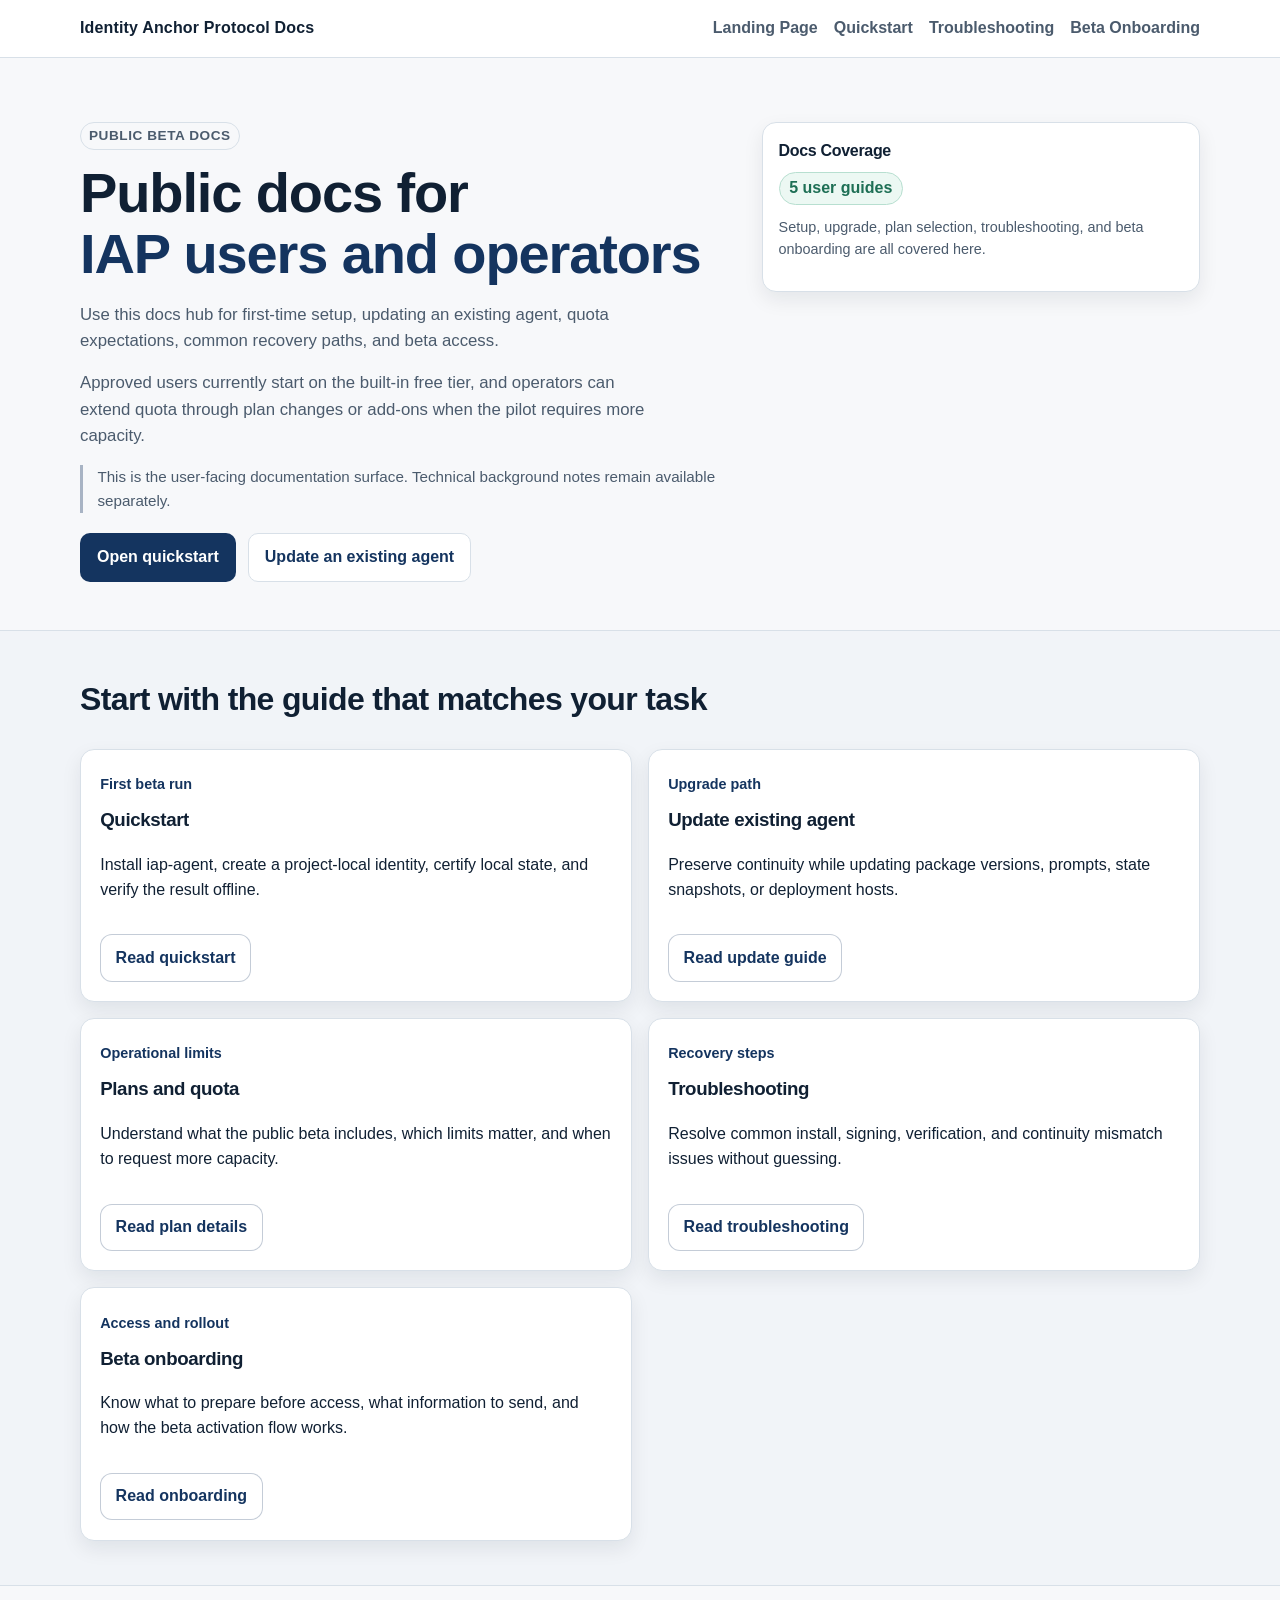
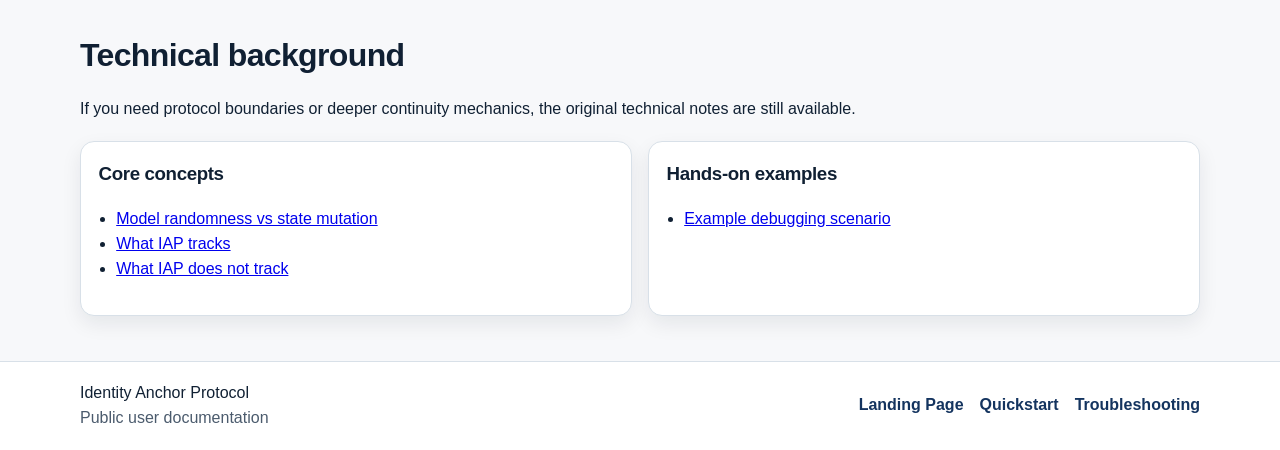
==== docs/index.html @ 277057fb "Update index.html" ====
<!doctype html>
<html lang="en">
  <head>
    <meta charset="UTF-8" />
    <meta name="viewport" content="width=device-width, initial-scale=1.0" />
    <meta
      name="description"
      content="Public IAP user documentation for setup, upgrades, quota, troubleshooting, and beta onboarding."
    />
    <title>IAP Docs | Public Beta Docs</title>
    <!-- IAP favicon -->
    <link rel="icon" href="images/iap-favicon-ultra.svg" type="image/svg+xml">
    <link rel="icon" href="images/iap-favicon-ultra-32.png" type="image/png" sizes="32x32">
    <link rel="apple-touch-icon" href="images/apple-touch-icon.png" sizes="180x180">
    <link rel="stylesheet" href="../styles.bluecode.css" />
  </head>
  <body>
    <a class="skip-link" href="#main">Skip to content</a>

    <header class="site-header" aria-label="Site header">
      <div class="container header-row">
        <p class="brand">Identity Anchor Protocol Docs</p>
        <nav aria-label="Primary">
          <ul class="nav-list">
            <li><a href="../index.html">Landing Page</a></li>
            <li><a href="quickstart.html">Quickstart</a></li>
            <li><a href="troubleshooting.html">Troubleshooting</a></li>
            <li><a href="beta-onboarding.html">Beta Onboarding</a></li>
          </ul>
        </nav>
      </div>
    </header>

    <main id="main">
      <section class="hero" aria-labelledby="docs-title">
        <div class="container hero-grid">
          <div>
            <p class="eyebrow">Public Beta Docs</p>
            <h1 id="docs-title">
              Public docs for
              <span>IAP users and operators</span>
            </h1>
            <p class="hero-subhead">
              Use this docs hub for first-time setup, updating an existing agent, quota expectations, common recovery
              paths, and beta access.
            </p>
            <p class="hero-subhead">
              Approved users currently start on the built-in free tier, and operators can extend quota through plan
              changes or add-ons when the pilot requires more capacity.
            </p>
            <p class="disclaimer">
              This is the user-facing documentation surface. Technical background notes remain available separately.
            </p>
            <div class="hero-actions">
              <a class="btn btn-primary" href="quickstart.html">Open quickstart</a>
              <a class="btn btn-secondary" href="update-existing-agent.html">Update an existing agent</a>
            </div>
          </div>

          <aside class="status-card" aria-label="Docs coverage">
            <h2>Docs Coverage</h2>
            <p class="status status-ok">5 user guides</p>
            <p class="status-note">
              Setup, upgrade, plan selection, troubleshooting, and beta onboarding are all covered here.
            </p>
          </aside>
        </div>
      </section>

      <section class="section section-alt" aria-labelledby="guides-title">
        <div class="container">
          <h2 id="guides-title">Start with the guide that matches your task</h2>
          <div class="tiles">
            <a class="tile" href="quickstart.html">
              <p class="tile-sub">First beta run</p>
              <h3>Quickstart</h3>
              <p>Install iap-agent, create a project-local identity, certify local state, and verify the result offline.</p>
              <span class="tile-cta">Read quickstart</span>
            </a>
            <a class="tile" href="update-existing-agent.html">
              <p class="tile-sub">Upgrade path</p>
              <h3>Update existing agent</h3>
              <p>Preserve continuity while updating package versions, prompts, state snapshots, or deployment hosts.</p>
              <span class="tile-cta">Read update guide</span>
            </a>
            <a class="tile" href="plans-and-quota.html">
              <p class="tile-sub">Operational limits</p>
              <h3>Plans and quota</h3>
              <p>Understand what the public beta includes, which limits matter, and when to request more capacity.</p>
              <span class="tile-cta">Read plan details</span>
            </a>
            <a class="tile" href="troubleshooting.html">
              <p class="tile-sub">Recovery steps</p>
              <h3>Troubleshooting</h3>
              <p>Resolve common install, signing, verification, and continuity mismatch issues without guessing.</p>
              <span class="tile-cta">Read troubleshooting</span>
            </a>
            <a class="tile" href="beta-onboarding.html">
              <p class="tile-sub">Access and rollout</p>
              <h3>Beta onboarding</h3>
              <p>Know what to prepare before access, what information to send, and how the beta activation flow works.</p>
              <span class="tile-cta">Read onboarding</span>
            </a>
          </div>
        </div>
      </section>

      <section class="section" aria-labelledby="technical-title">
        <div class="container">
          <h2 id="technical-title">Technical background</h2>
          <p>
            If you need protocol boundaries or deeper continuity mechanics, the original technical notes are still
            available.
          </p>
          <div class="card-grid">
            <div class="card">
              <h3>Core concepts</h3>
              <ul class="trust-list">
                <li><a href="model-randomness-vs-state-mutation.html">Model randomness vs state mutation</a></li>
                <li><a href="what-iap-tracks.html">What IAP tracks</a></li>
                <li><a href="what-iap-does-not-track.html">What IAP does not track</a></li>
              </ul>
            </div>
            <div class="card">
              <h3>Hands-on examples</h3>
              <ul class="trust-list">
                <li><a href="example-debugging-scenario.html">Example debugging scenario</a></li>
              </ul>
            </div>
          </div>
        </div>
      </section>
    </main>

    <footer class="site-footer">
      <div class="container footer-row">
        <div>
          <p class="footer-title">Identity Anchor Protocol</p>
          <p class="footer-meta">Public user documentation</p>
        </div>
        <ul class="footer-links">
          <li><a href="../index.html">Landing Page</a></li>
          <li><a href="quickstart.html">Quickstart</a></li>
          <li><a href="troubleshooting.html">Troubleshooting</a></li>
        </ul>
      </div>
    </footer>
  </body>
</html>
---- styles.bluecode.css ----
:root {
  --bg: #f7f8fa;
  --surface: #ffffff;
  --surface-alt: #f1f4f8;
  --text: #102033;
  --text-soft: #4b5b6d;
  --border: #d8e0e8;
  --primary: #14345f;
  --primary-strong: #0d2543;
  --accent: #1e6f55;
  --shadow: 0 8px 20px rgba(12, 24, 36, 0.08);
}

* {
  box-sizing: border-box;
}

html,
body {
  margin: 0;
  padding: 0;
}

body {
  font-family: Inter, -apple-system, BlinkMacSystemFont, "Segoe UI", Roboto, Helvetica, Arial, sans-serif;
  color: var(--text);
  background: var(--bg);
  line-height: 1.55;
}

.skip-link {
  position: absolute;
  left: -999px;
  top: 0;
  background: var(--primary);
  color: #fff;
  padding: 0.5rem 0.75rem;
}

.skip-link:focus {
  left: 0.5rem;
  top: 0.5rem;
  z-index: 1000;
}

.container {
  width: min(1120px, 92vw);
  margin: 0 auto;
}

.site-header {
  border-bottom: 1px solid var(--border);
  background: var(--surface);
}

.header-row {
  display: flex;
  justify-content: space-between;
  align-items: center;
  gap: 1rem;
  padding: 1rem 0;
}

.brand {
  margin: 0;
  font-weight: 700;
  letter-spacing: 0.01em;
}

.brand-icon {
  vertical-align: text-bottom;
  margin-right: 0.45rem;
}

.nav-list {
  display: flex;
  gap: 1rem;
  list-style: none;
  margin: 0;
  padding: 0;
}

.nav-list a {
  color: var(--text-soft);
  text-decoration: none;
  font-weight: 600;
}

.nav-list a:hover,
.nav-list a:focus-visible {
  color: var(--primary);
}

.hero {
  padding: 4rem 0 3rem;
}

.hero-grid {
  display: grid;
  gap: 1.5rem;
}

.eyebrow {
  display: inline-block;
  margin: 0 0 0.75rem;
  padding: 0.15rem 0.5rem;
  border-radius: 999px;
  border: 1px solid var(--border);
  color: var(--text-soft);
  font-size: 0.85rem;
  font-weight: 600;
  text-transform: uppercase;
  letter-spacing: 0.04em;
}

h1,
h2,
h3 {
  margin-top: 0;
  letter-spacing: -0.02em;
}

h1 {
  font-size: clamp(2rem, 4.6vw, 3.5rem);
  line-height: 1.1;
  margin-bottom: 1rem;
}

h1 span {
  display: block;
  color: var(--primary);
}

h2 {
  font-size: clamp(1.4rem, 3vw, 2rem);
  margin-bottom: 0.75rem;
}

.hero-subhead {
  max-width: 62ch;
  color: var(--text-soft);
  font-size: 1.05rem;
}

.hero-actions {
  display: flex;
  flex-wrap: wrap;
  gap: 0.75rem;
  margin-top: 1.25rem;
}

/* Atlas hero callout */

.atlas-callout {
  margin-top: 1.2rem;
  padding: 1rem 1.2rem;
  border-left: 3px solid var(--primary);
  background: rgba(0,0,0,0.03);
  border-radius: 6px;
}

.atlas-label {
  font-size: 0.8rem;
  font-weight: 600;
  letter-spacing: 0.04em;
  text-transform: uppercase;
  color: var(--muted);
  margin-bottom: 0.35rem;
}

.atlas-callout blockquote {
  margin: 0;
  font-size: 1.05rem;
  line-height: 1.45;
  font-style: italic;
}

.btn {
  display: inline-block;
  text-decoration: none;
  font-weight: 700;
  border-radius: 10px;
  padding: 0.7rem 1rem;
  border: 1px solid transparent;
}

.btn-primary {
  background: var(--primary);
  color: #fff;
}

.btn-primary:hover,
.btn-primary:focus-visible {
  background: var(--primary-strong);
}

.btn-secondary {
  border-color: var(--border);
  color: var(--primary);
  background: #fff;
}

.btn-secondary:hover,
.btn-secondary:focus-visible {
  border-color: var(--primary);
}

.status-card {
  background: var(--surface);
  border: 1px solid var(--border);
  border-radius: 14px;
  box-shadow: var(--shadow);
  padding: 1rem;
}

.status-card h2 {
  font-size: 1rem;
  margin-bottom: 0.5rem;
}

.status {
  display: inline-block;
  margin: 0;
  padding: 0.2rem 0.6rem;
  border-radius: 999px;
  border: 1px solid;
  font-weight: 700;
}

.status-ok {
  color: var(--accent);
  border-color: #b7dfd0;
  background: #ecf8f3;
}

.status-warn {
  color: #6b4a00;
  border-color: #e8cd8d;
  background: #fff7e5;
}

.status-note {
  margin-top: 0.7rem;
  color: var(--text-soft);
  font-size: 0.9rem;
}

.section {
  padding: 2.8rem 0;
}

.section-alt {
  background: var(--surface-alt);
  border-top: 1px solid var(--border);
  border-bottom: 1px solid var(--border);
}

.feature-list,
.trust-list,
.steps {
  padding-left: 1.1rem;
}

.flow {
  display: grid;
  gap: 0.75rem;
  margin: 1rem 0;
}

.flow-box {
  background: var(--surface);
  border: 1px solid var(--border);
  border-radius: 12px;
  padding: 0.9rem;
}

.flow-box p {
  margin: 0;
  color: var(--text-soft);
}

.flow-arrow {
  text-align: center;
  color: var(--primary);
  font-weight: 700;
}

.code-block {
  margin: 1.1rem 0 0;
  background: #0f1822;
  color: #d8edf7;
  border-radius: 12px;
  padding: 0.9rem;
  overflow-x: auto;
  border: 1px solid #202c3a;
}

.code-block code,
.mono {
  font-family: ui-monospace, SFMono-Regular, Menlo, Monaco, Consolas, "Liberation Mono", "Courier New", monospace;
}

.cert-block {
  margin: 1rem 0 0;
  background: var(--surface);
  border: 1px solid var(--border);
  border-radius: 12px;
  box-shadow: var(--shadow);
  padding: 1rem;
  display: grid;
  gap: 0.8rem;
}

.cert-block dt {
  font-size: 0.78rem;
  text-transform: uppercase;
  letter-spacing: 0.04em;
  color: var(--text-soft);
}

.cert-block dd {
  margin: 0.25rem 0 0;
  word-break: break-all;
}

.site-footer {
  border-top: 1px solid var(--border);
  background: var(--surface);
  padding: 1.2rem 0;
}

.footer-row {
  display: flex;
  justify-content: space-between;
  gap: 1rem;
  align-items: center;
  flex-wrap: wrap;
}

.footer-title,
.footer-meta {
  margin: 0;
}

.footer-meta {
  color: var(--text-soft);
}

.footer-links {
  list-style: none;
  margin: 0;
  padding: 0;
  display: flex;
  gap: 1rem;
}

.footer-links a {
  color: var(--primary);
  text-decoration: none;
  font-weight: 600;
}

.footer-links a:hover,
.footer-links a:focus-visible {
  text-decoration: underline;
}

@media (min-width: 860px) {
  .hero-grid {
    grid-template-columns: 1.2fr 0.8fr;
    align-items: start;
  }

  .flow {
    grid-template-columns: 1fr auto 1fr auto 1fr;
    align-items: center;
  }
}

@media (max-width: 700px) {
  .header-row {
    flex-direction: column;
    align-items: flex-start;
  }

  .nav-list {
    flex-wrap: wrap;
  }
}


/* --- Layout fixes (added) --- */
.tiles {
  display: grid;
  gap: 1rem;
  margin-top: 1.5rem;
}

.tile {
  display: block;
  background: var(--surface);
  border: 1px solid var(--border);
  border-radius: 14px;
  padding: 1.2rem;
  box-shadow: var(--shadow);
  transition: transform 0.15s ease, box-shadow 0.15s ease, border-color 0.15s ease;
  text-decoration: none;
  color: inherit;
}

.tile:hover,
.tile:focus-visible {
  transform: translateY(-4px);
  box-shadow: 0 12px 28px rgba(12, 24, 36, 0.12);
  border-color: rgba(20, 52, 95, 0.35);
}

.tile-sub {
  font-size: 0.9rem;
  color: var(--primary);
  font-weight: 800;
  margin: 0.25rem 0 0.6rem;
}

.pricing-grid {
  display: grid;
  gap: 1rem;
  margin-top: 1.5rem;
}

.price-card {
  background: var(--surface);
  border: 2px solid rgba(20, 52, 95, 0.25);
  border-radius: 14px;
  padding: 1.2rem;
  text-align: center;
}

.price {
  font-size: 2rem;
  font-weight: 800;
  color: var(--primary);
  margin: 0.5rem 0;
}

.note {
  color: var(--text-soft);
  margin-top: 1rem;
}

.kv {
  display: grid;
  gap: 0.6rem;
  margin-top: 1rem;
}

.kv-row {
  display: grid;
  grid-template-columns: 140px 1fr;
  gap: 1rem;
  align-items: start;
  padding: 0.75rem;
  background: var(--surface);
  border: 1px solid var(--border);
  border-radius: 12px;
  box-shadow: var(--shadow);
}

.kv-key {
  font-size: 0.78rem;
  text-transform: uppercase;
  letter-spacing: 0.04em;
  color: var(--text-soft);
  font-weight: 700;
}

.kv-val {
  word-break: break-all;
}

.disclaimer {
  font-size: 0.95rem;
  color: var(--text-soft);
  border-left: 3px solid rgba(20, 52, 95, 0.35);
  padding-left: 0.9rem;
  margin: 1rem 0 0;
}

.case-hero {
  padding: 3.2rem 0 2rem;
}

.breadcrumbs a {
  color: var(--primary);
  text-decoration: none;
  font-weight: 700;
}

.breadcrumbs a:hover,
.breadcrumbs a:focus-visible {
  text-decoration: underline;
}

@media (min-width: 900px) {
  .tiles {
    grid-template-columns: repeat(2, 1fr);
  }
  .pricing-grid {
    grid-template-columns: repeat(3, 1fr);
  }
}


/* --- Enhancements (v2) --- */
.tile-cta {
  margin-top: 1rem;
  display: inline-flex;
  align-items: center;
  gap: 0.5rem;
  padding: 0.65rem 0.9rem;
  border-radius: 12px;
  border: 1px solid rgba(20, 52, 95, 0.25);
  background: rgba(255, 255, 255, 0.65);
  font-weight: 800;
  color: var(--primary);
  text-decoration: none;
}

.tile:hover .tile-cta,
.tile:focus-visible .tile-cta {
  border-color: rgba(20, 52, 95, 0.45);
}

.badge-row {
  display: flex;
  flex-wrap: wrap;
  gap: 0.5rem;
  margin: 0.9rem 0 0;
}

.badge {
  display: inline-flex;
  align-items: center;
  gap: 0.35rem;
  padding: 0.35rem 0.6rem;
  border-radius: 999px;
  border: 1px solid var(--border);
  background: rgba(255, 255, 255, 0.65);
  color: var(--text);
  font-weight: 800;
  font-size: 0.85rem;
}

.badge strong {
  color: var(--primary);
}

.card-grid {
  display: grid;
  gap: 1rem;
  margin-top: 1.2rem;
}

.card {
  background: var(--surface);
  border: 1px solid var(--border);
  border-radius: 14px;
  padding: 1.1rem;
  box-shadow: var(--shadow);
}

.callout {
  border-left: 3px solid rgba(20, 52, 95, 0.35);
  padding: 0.9rem 1rem;
  background: rgba(255, 255, 255, 0.55);
  border-radius: 12px;
}

.diagram {
  margin-top: 1.2rem;
}

.diagram .flow {
  margin-top: 0.9rem;
}

.prose h1 { margin-top: 0; }
.prose h2, .prose h3 { margin-top: 1.4rem; }
.prose p { margin: 0.9rem 0; }
.prose ul { margin: 0.8rem 0 0.8rem 1.2rem; }
.prose code { background: rgba(255,255,255,0.55); padding: 0.1rem 0.35rem; border-radius: 8px; border: 1px solid var(--border); }
.prose pre { overflow:auto; padding: 1rem; background: rgba(255,255,255,0.55); border: 1px solid var(--border); border-radius: 12px; }
.prose { max-width: clamp(80ch, 90vw, 120ch); }

@media (min-width: 900px) {
  .card-grid {
    grid-template-columns: repeat(2, 1fr);
  }
}




/* =====================================================================
   Code blocks — improved contrast + subtle blue tint + visual hierarchy
   (Append-only overrides to keep original styles intact)
   ===================================================================== */

:root {
  --iap-code-text: #0b1220;                /* near-black navy */
  --iap-code-bg: rgba(59, 130, 246, 0.08); /* subtle blue tint */
  --iap-code-border: rgba(59, 130, 246, 0.22);
  --iap-code-shadow: 0 10px 24px rgba(2, 6, 23, 0.08);
}

/* Inline code */
code {
  color: var(--iap-code-text) !important;
  background: var(--iap-code-bg);
  border: 1px solid var(--iap-code-border);
  border-radius: 0.5rem;
  padding: 0.1rem 0.35rem;
}

/* Block code container */
pre,
.code-block {
  color: var(--iap-code-text) !important;
  background: var(--iap-code-bg) !important;
  border: 1px solid var(--iap-code-border) !important;
  border-radius: 1rem !important;
  box-shadow: var(--iap-code-shadow);
}

/* Keep code itself dark */
pre code {
  color: var(--iap-code-text) !important;
  background: transparent !important;
  border: 0 !important;
  padding: 0 !important;
}

/* Visual hierarchy / spacing */
pre,
.code-block {
  position: relative;
  padding-top: 2.6rem !important; /* room for toolbar */
}

/* Toolbar (copy button) */
.code-toolbar {
  position: absolute;
  top: 0.65rem;
  right: 0.65rem;
  display: flex;
  gap: 0.5rem;
  align-items: center;
  z-index: 2;
}

.copy-btn {
  -webkit-appearance: none;
  appearance: none;
  border: 1px solid rgba(2, 6, 23, 0.10);
  background: rgba(255, 255, 255, 0.65);
  color: var(--iap-code-text);
  border-radius: 999px;
  padding: 0.35rem 0.6rem;
  font-size: 0.875rem;
  font-weight: 600;
  line-height: 1;
  cursor: pointer;
  backdrop-filter: blur(8px);
  transition: transform 120ms ease, background 120ms ease, border-color 120ms ease;
}

.copy-btn:hover {
  background: rgba(255, 255, 255, 0.85);
  border-color: rgba(59, 130, 246, 0.35);
  transform: translateY(-1px);
}

.copy-btn:active {
  transform: translateY(0px);
}

.copy-btn:focus-visible {
  outline: 3px solid rgba(59, 130, 246, 0.35);
  outline-offset: 3px;
}

/* Small "Copied" badge */
.copy-badge {
  display: inline-block;
  font-size: 0.75rem;
  font-weight: 700;
  padding: 0.25rem 0.5rem;
  border-radius: 999px;
  background: rgba(34, 197, 94, 0.14);
  color: var(--iap-code-text);
  border: 1px solid rgba(34, 197, 94, 0.22);
}

a code, h1 code, h2 code, h3 code {
  padding: 0.08rem 0.28rem;
}
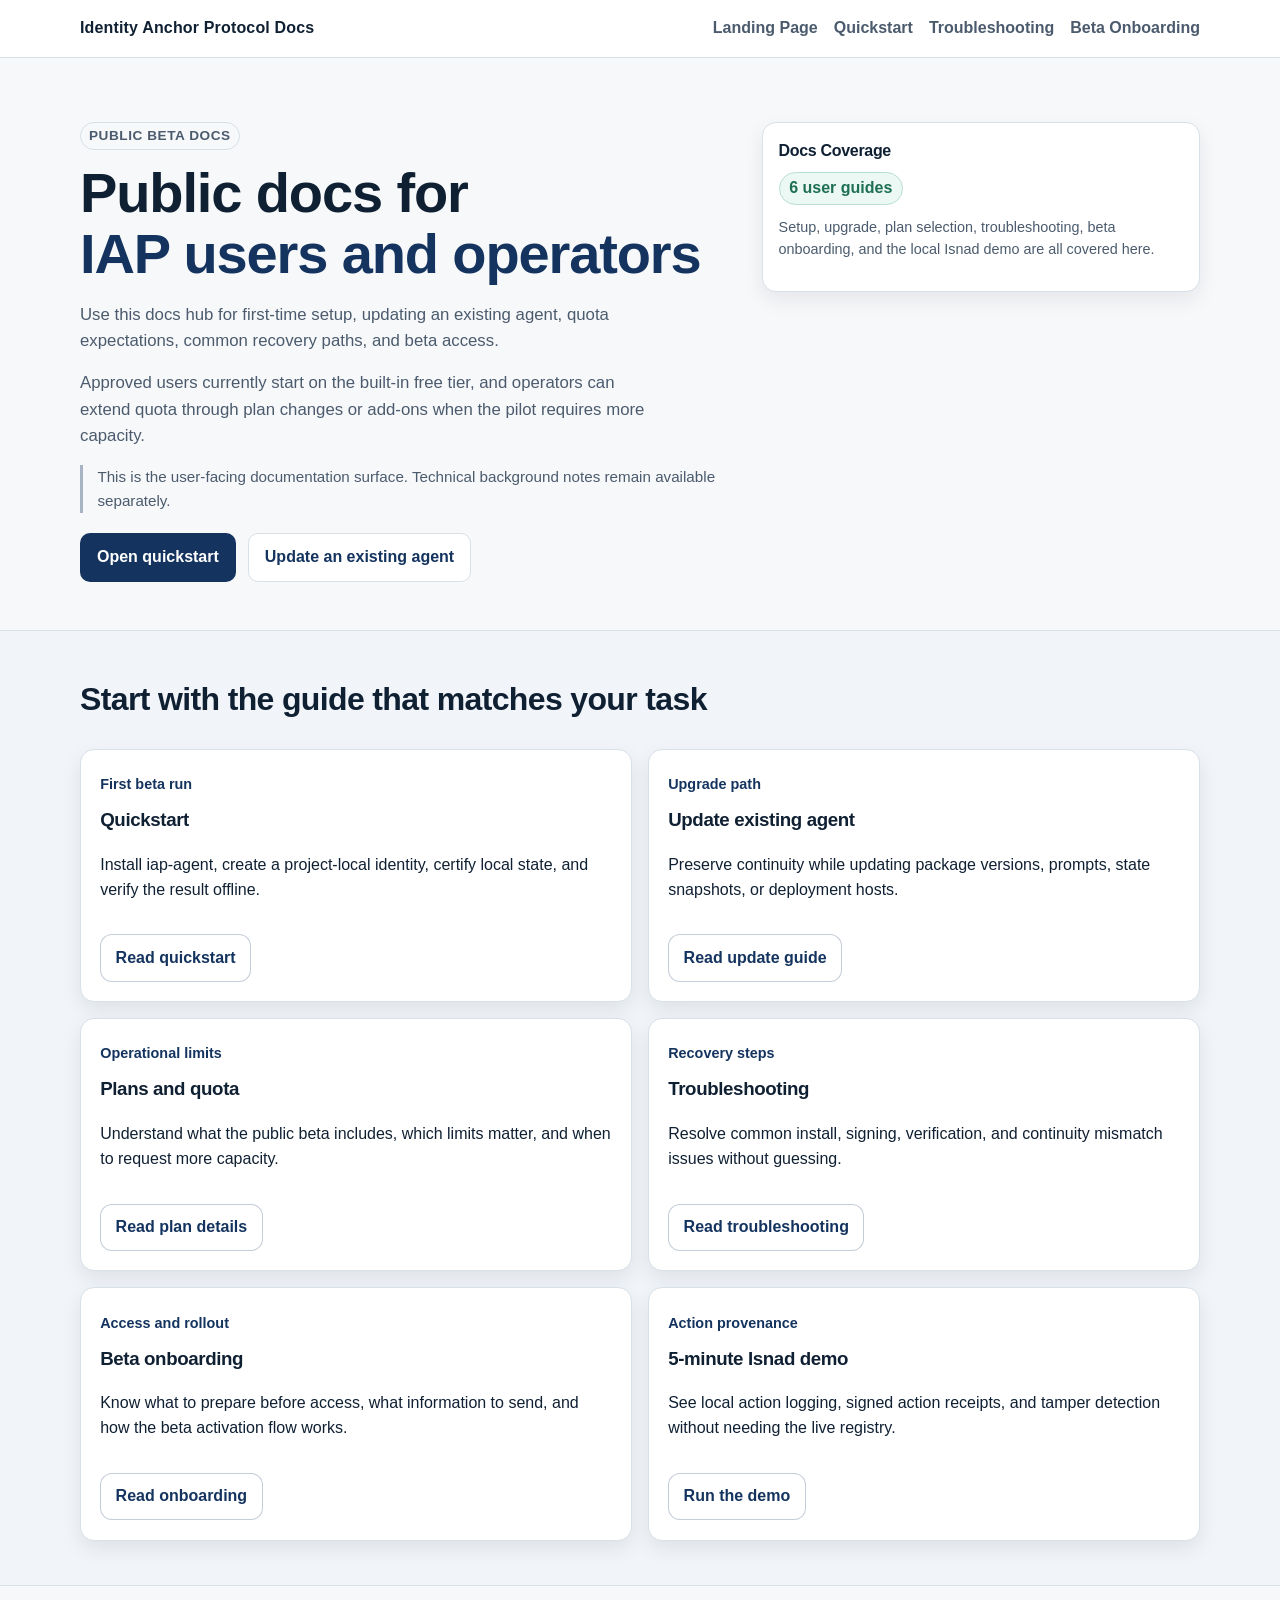
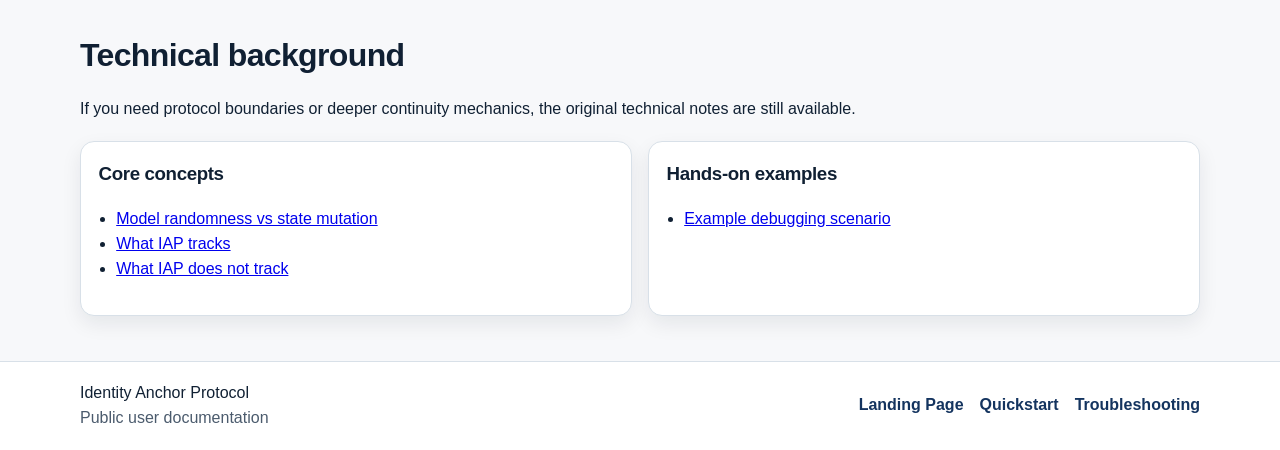
==== commit 6824ad83: "docs: surface isnad beta guidance" ====
--- a/docs/index.html
+++ b/docs/index.html
@@ -59,9 +59,9 @@
 
           <aside class="status-card" aria-label="Docs coverage">
             <h2>Docs Coverage</h2>
-            <p class="status status-ok">5 user guides</p>
+            <p class="status status-ok">6 user guides</p>
             <p class="status-note">
-              Setup, upgrade, plan selection, troubleshooting, and beta onboarding are all covered here.
+              Setup, upgrade, plan selection, troubleshooting, beta onboarding, and the local Isnad demo are all covered here.
             </p>
           </aside>
         </div>
@@ -100,6 +100,12 @@
               <h3>Beta onboarding</h3>
               <p>Know what to prepare before access, what information to send, and how the beta activation flow works.</p>
               <span class="tile-cta">Read onboarding</span>
+            </a>
+            <a class="tile" href="run-isnad-demo.html">
+              <p class="tile-sub">Action provenance</p>
+              <h3>5-minute Isnad demo</h3>
+              <p>See local action logging, signed action receipts, and tamper detection without needing the live registry.</p>
+              <span class="tile-cta">Run the demo</span>
             </a>
           </div>
         </div>
